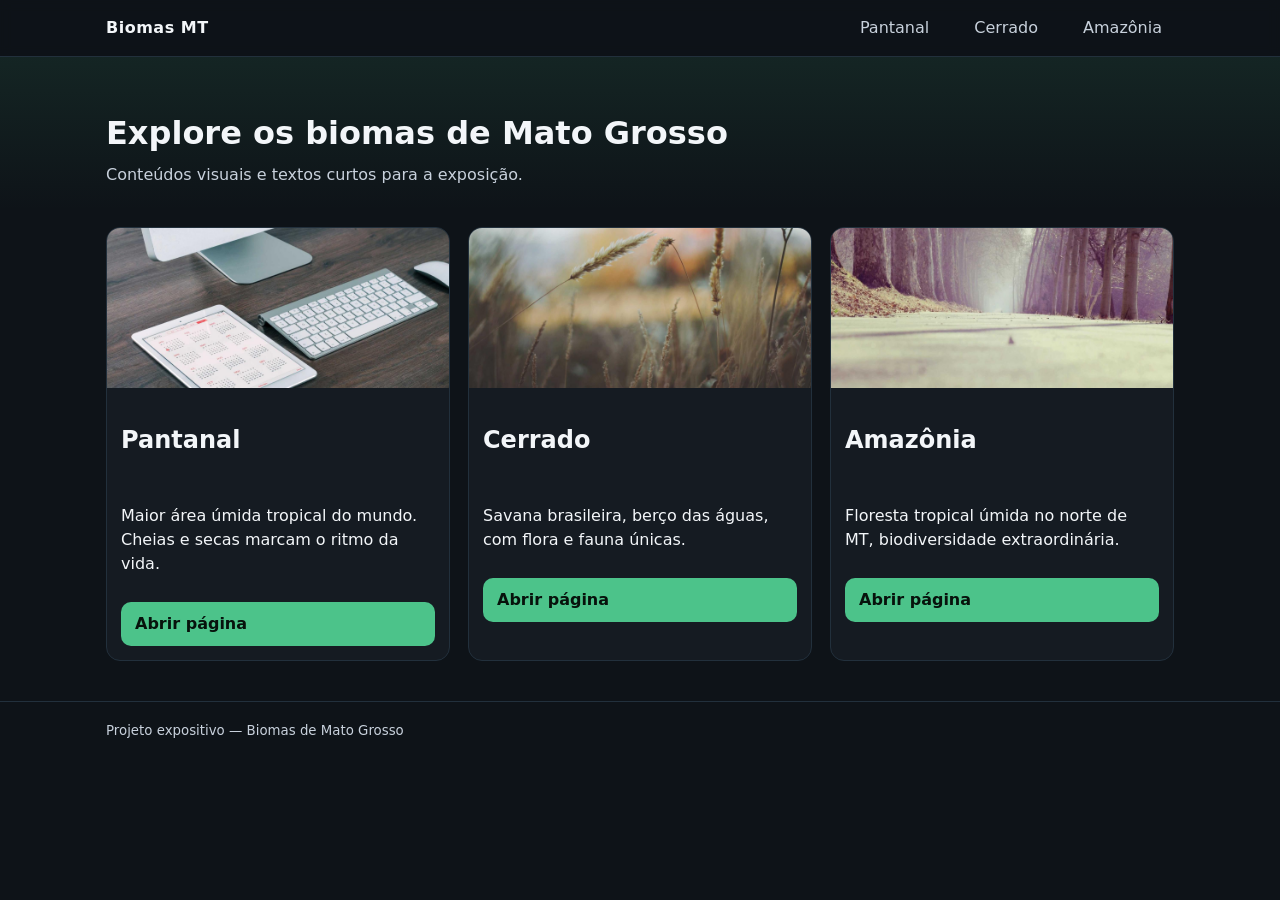
==== index.html @ b215f15a "Site estático: Biomas de Mato Grosso" ====
<!DOCTYPE html>
<html lang="pt-BR">
<head>
  <meta charset="utf-8" />
  <meta name="viewport" content="width=device-width, initial-scale=1" />
  <title>Biomas de Mato Grosso</title>
  <link rel="stylesheet" href="assets/css/style.css" />
</head>
<body>
  <header class="site-header">
    <div class="container header-inner">
      <div class="brand">Biomas MT</div>
      <nav class="nav">
        <a href="pantanal.html">Pantanal</a>
        <a href="cerrado.html">Cerrado</a>
        <a href="amazonia.html">Amazônia</a>
      </nav>
    </div>
  </header>

  <main>
    <section class="hero">
      <div class="container">
        <h1>Explore os biomas de Mato Grosso</h1>
        <p>Conteúdos visuais e textos curtos para a exposição.</p>
      </div>
    </section>

    <section class="container cards">
      <article class="card">
        <img src="assets/images/pantanal/1.jpg" alt="Pantanal" />
        <div class="card-body">
          <h2>Pantanal</h2>
          <p>Maior área úmida tropical do mundo. Cheias e secas marcam o ritmo da vida.</p>
          <a class="button" href="pantanal.html">Abrir página</a>
        </div>
      </article>
      <article class="card">
        <img src="assets/images/cerrado/1.jpg" alt="Cerrado" />
        <div class="card-body">
          <h2>Cerrado</h2>
          <p>Savana brasileira, berço das águas, com flora e fauna únicas.</p>
          <a class="button" href="cerrado.html">Abrir página</a>
        </div>
      </article>
      <article class="card">
        <img src="assets/images/amazonia/1.jpg" alt="Amazônia" />
        <div class="card-body">
          <h2>Amazônia</h2>
          <p>Floresta tropical úmida no norte de MT, biodiversidade extraordinária.</p>
          <a class="button" href="amazonia.html">Abrir página</a>
        </div>
      </article>
    </section>
  </main>

  <footer class="site-footer">
    <div class="container">
      <small>Projeto expositivo — Biomas de Mato Grosso</small>
    </div>
  </footer>
</body>
</html>
---- assets/css/style.css ----
/* Biomas MT — estilo simples para exposição */
:root {
  --bg: #0e1318;
  --text: #f3f6f9;
  --muted: #c8d1dc;
  --primary: #4cc38a;
  --primary-2: #47a87b;
  --card: #151b22;
  --border: #22303c;
}
* { box-sizing: border-box; }
html, body { height: 100%; }
body {
  margin: 0;
  background: var(--bg);
  color: var(--text);
  font-family: system-ui, -apple-system, Segoe UI, Roboto, "Helvetica Neue", Arial, "Noto Sans", "Apple Color Emoji", "Segoe UI Emoji";
  line-height: 1.5;
}
img { display: block; max-width: 100%; }

.container { max-width: 1100px; margin: 0 auto; padding: 16px; }

/* Header */
.site-header { border-bottom: 1px solid var(--border); backdrop-filter: blur(6px); position: sticky; top: 0; z-index: 10; background: rgba(14,19,24,0.75); }
.header-inner { display: flex; align-items: center; justify-content: space-between; }
.brand { font-weight: 700; letter-spacing: 0.5px; }
.brand a { color: var(--text); text-decoration: none; }
.nav a { color: var(--muted); text-decoration: none; margin-left: 16px; padding: 10px 12px; border-radius: 8px; }
.nav a:hover { background: var(--card); color: var(--text); }
.nav a.active { background: var(--primary-2); color: #07120c; }

/* Hero */
.hero { padding: 36px 0 8px; background: linear-gradient(180deg, rgba(76,195,138,0.1), transparent); }
.hero h1 { margin: 0 0 6px; font-size: 32px; }
.hero p { color: var(--muted); margin: 0; }

/* Cards */
.cards { display: grid; grid-template-columns: repeat(auto-fit, minmax(260px, 1fr)); gap: 18px; }
.card { background: var(--card); border: 1px solid var(--border); border-radius: 14px; overflow: hidden; display: flex; flex-direction: column; }
.card img { height: 160px; width: 100%; object-fit: cover; }
.card-body { padding: 14px; display: grid; gap: 10px; }
.button { display: inline-block; background: var(--primary); color: #07120c; padding: 10px 14px; border-radius: 10px; text-decoration: none; font-weight: 600; }
.button:hover { background: var(--primary-2); }

/* Footer */
.site-footer { border-top: 1px solid var(--border); margin-top: 24px; }
.site-footer small { color: var(--muted); }

/* Biome page copy */
.biome-copy { margin-top: 18px; display: grid; gap: 10px; }
.biome-copy h2 { margin: 16px 0 6px; font-size: 22px; }
.biome-copy p, .biome-copy li { color: var(--muted); }
.biome-copy ul { margin: 0; padding-left: 18px; }

/* Carousel */
.carousel { position: relative; margin: 18px 0; border-radius: 16px; overflow: hidden; border: 1px solid var(--border); background: #0b1015; }
.slides { display: flex; transition: transform 480ms ease; width: 100%; }
.slides img { width: 100%; height: 420px; object-fit: cover; flex: 0 0 100%; }
.prev, .next { position: absolute; top: 50%; transform: translateY(-50%); background: rgba(0,0,0,0.4); color: #fff; border: none; font-size: 28px; line-height: 1; padding: 6px 12px; border-radius: 10px; cursor: pointer; }
.prev:hover, .next:hover { background: rgba(0,0,0,0.6); }
.prev { left: 10px; }
.next { right: 10px; }
.dots { position: absolute; bottom: 10px; left: 0; right: 0; display: flex; justify-content: center; gap: 8px; }
.dot { width: 9px; height: 9px; border-radius: 50%; border: 2px solid rgba(255,255,255,0.7); background: transparent; cursor: pointer; padding: 0; }
.dot.active { background: #fff; border-color: #fff; }

@media (max-width: 600px) {
  .slides img { height: 260px; }
  .hero h1 { font-size: 26px; }
}
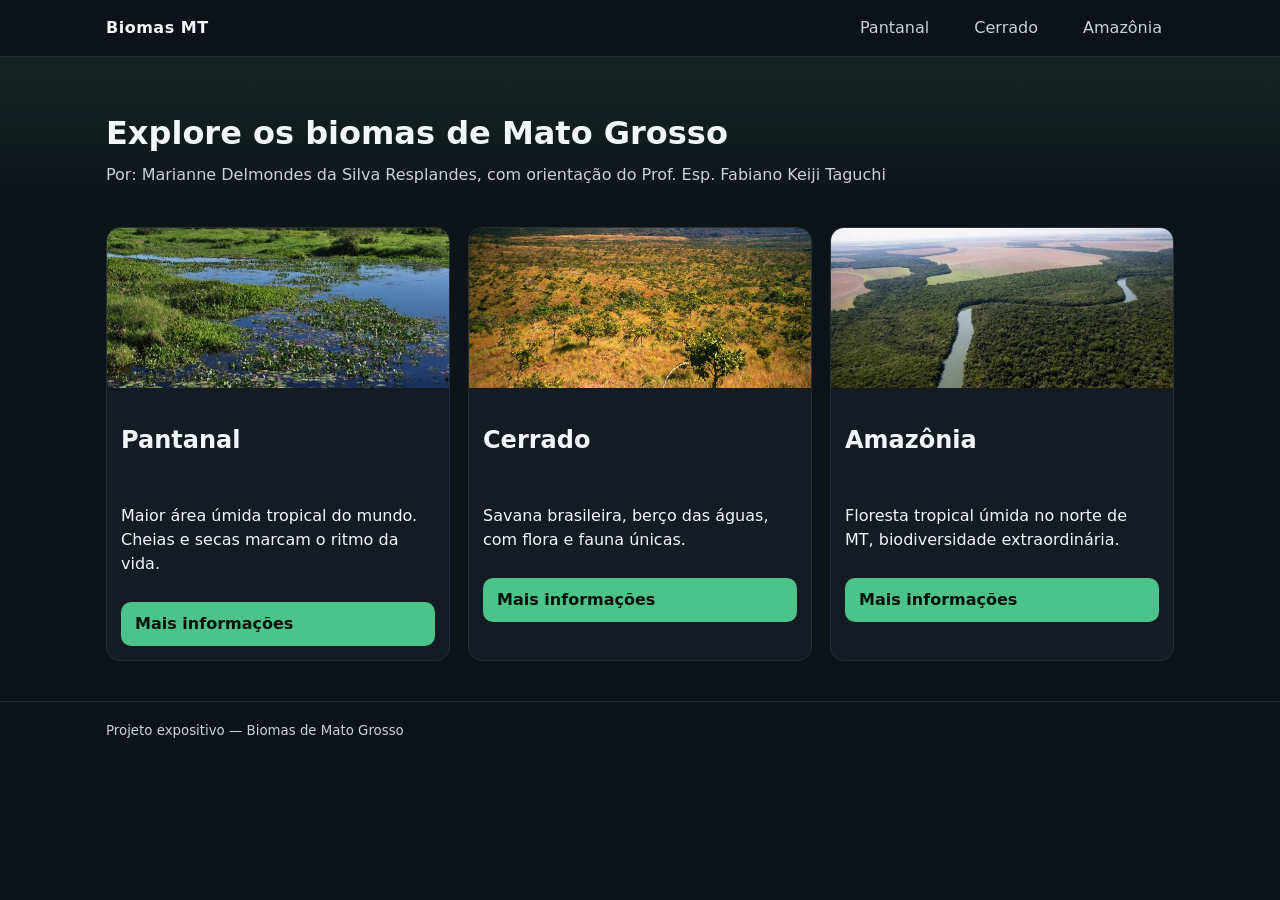
==== commit e9166809: "Atualiza imagens dos carrosséis" ====
--- a/index.html
+++ b/index.html
@@ -22,7 +22,7 @@
     <section class="hero">
       <div class="container">
         <h1>Explore os biomas de Mato Grosso</h1>
-        <p>Conteúdos visuais e textos curtos para a exposição.</p>
+        <p>Por: Marianne Delmondes da Silva Resplandes, com orientação do Prof. Esp. Fabiano Keiji Taguchi</p>
       </div>
     </section>
 
@@ -32,7 +32,7 @@
         <div class="card-body">
           <h2>Pantanal</h2>
           <p>Maior área úmida tropical do mundo. Cheias e secas marcam o ritmo da vida.</p>
-          <a class="button" href="pantanal.html">Abrir página</a>
+          <a class="button" href="pantanal.html">Mais informações</a>
         </div>
       </article>
       <article class="card">
@@ -40,7 +40,7 @@
         <div class="card-body">
           <h2>Cerrado</h2>
           <p>Savana brasileira, berço das águas, com flora e fauna únicas.</p>
-          <a class="button" href="cerrado.html">Abrir página</a>
+          <a class="button" href="cerrado.html">Mais informações</a>
         </div>
       </article>
       <article class="card">
@@ -48,7 +48,7 @@
         <div class="card-body">
           <h2>Amazônia</h2>
           <p>Floresta tropical úmida no norte de MT, biodiversidade extraordinária.</p>
-          <a class="button" href="amazonia.html">Abrir página</a>
+          <a class="button" href="amazonia.html">Mais informações</a>
         </div>
       </article>
     </section>
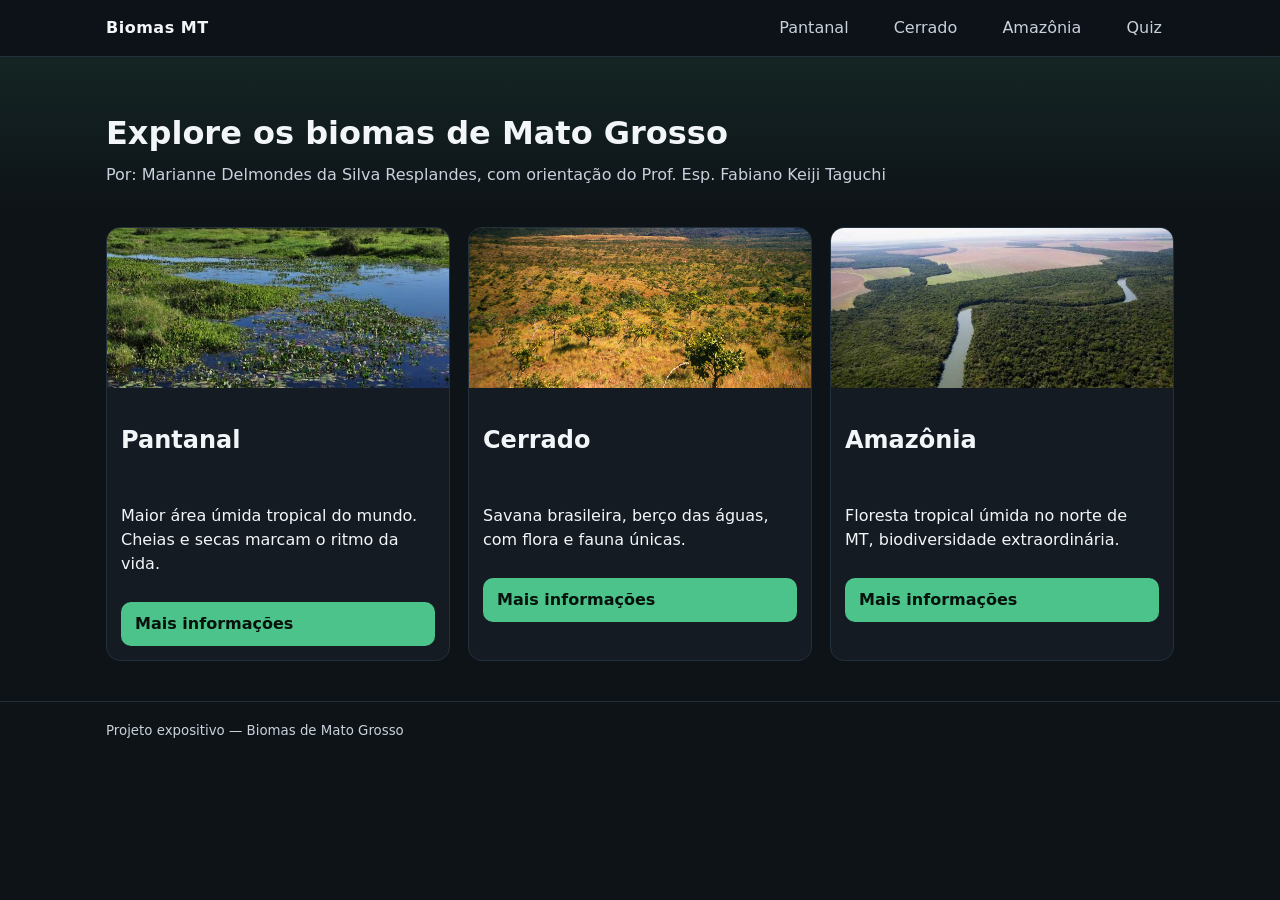
==== commit 8a63c882: "Adiciona Quiz interativo (5 perguntas) e navegação" ====
--- a/index.html
+++ b/index.html
@@ -14,6 +14,7 @@
         <a href="pantanal.html">Pantanal</a>
         <a href="cerrado.html">Cerrado</a>
         <a href="amazonia.html">Amazônia</a>
+        <a href="quiz.html">Quiz</a>
       </nav>
     </div>
   </header>
--- a/assets/css/style.css
+++ b/assets/css/style.css
@@ -7,6 +7,7 @@
   --primary-2: #47a87b;
   --card: #151b22;
   --border: #22303c;
+  --danger: #ef5350;
 }
 * { box-sizing: border-box; }
 html, body { height: 100%; }
@@ -40,7 +41,7 @@
 .card { background: var(--card); border: 1px solid var(--border); border-radius: 14px; overflow: hidden; display: flex; flex-direction: column; }
 .card img { height: 160px; width: 100%; object-fit: cover; }
 .card-body { padding: 14px; display: grid; gap: 10px; }
-.button { display: inline-block; background: var(--primary); color: #07120c; padding: 10px 14px; border-radius: 10px; text-decoration: none; font-weight: 600; }
+.button { display: inline-block; background: var(--primary); color: #07120c; padding: 10px 14px; border-radius: 10px; text-decoration: none; font-weight: 600; border: none; cursor: pointer; }
 .button:hover { background: var(--primary-2); }
 
 /* Footer */
@@ -65,6 +66,26 @@
 .dot { width: 9px; height: 9px; border-radius: 50%; border: 2px solid rgba(255,255,255,0.7); background: transparent; cursor: pointer; padding: 0; }
 .dot.active { background: #fff; border-color: #fff; }
 
+/* Quiz */
+.muted { color: var(--muted); }
+.quiz { margin-top: 18px; }
+.quiz-card { background: var(--card); border: 1px solid var(--border); border-radius: 14px; padding: 16px; }
+.quiz-progress { position: relative; height: 10px; background: #0b1015; border: 1px solid var(--border); border-radius: 999px; margin-bottom: 12px; }
+.quiz-progress-bar { position: absolute; height: 100%; left: 0; top: 0; background: var(--primary); border-radius: 999px; }
+.quiz-progress-text { margin-top: 8px; font-size: 12px; color: var(--muted); }
+.question { margin: 6px 0 10px; font-size: 20px; }
+.options { display: grid; grid-template-columns: repeat(auto-fit, minmax(220px, 1fr)); gap: 10px; margin-bottom: 10px; }
+.option-btn { background: #0b1015; color: var(--text); border: 1px solid var(--border); border-radius: 10px; padding: 10px 12px; text-align: left; cursor: pointer; }
+.option-btn.selected { border-color: var(--primary); box-shadow: 0 0 0 2px rgba(76,195,138,0.25) inset; }
+.option-btn.correct { border-color: var(--primary); background: rgba(76,195,138,0.1); }
+.option-btn.incorrect { border-color: var(--danger); background: rgba(239,83,80,0.1); }
+.quiz-actions { display: flex; gap: 10px; }
+.feedback { margin-top: 8px; }
+.feedback .ok { color: var(--primary); font-weight: 700; }
+.feedback .err { color: var(--danger); font-weight: 700; }
+.result { color: var(--muted); }
+.result-actions { display: flex; gap: 10px; margin-top: 12px; }
+
 @media (max-width: 600px) {
   .slides img { height: 260px; }
   .hero h1 { font-size: 26px; }
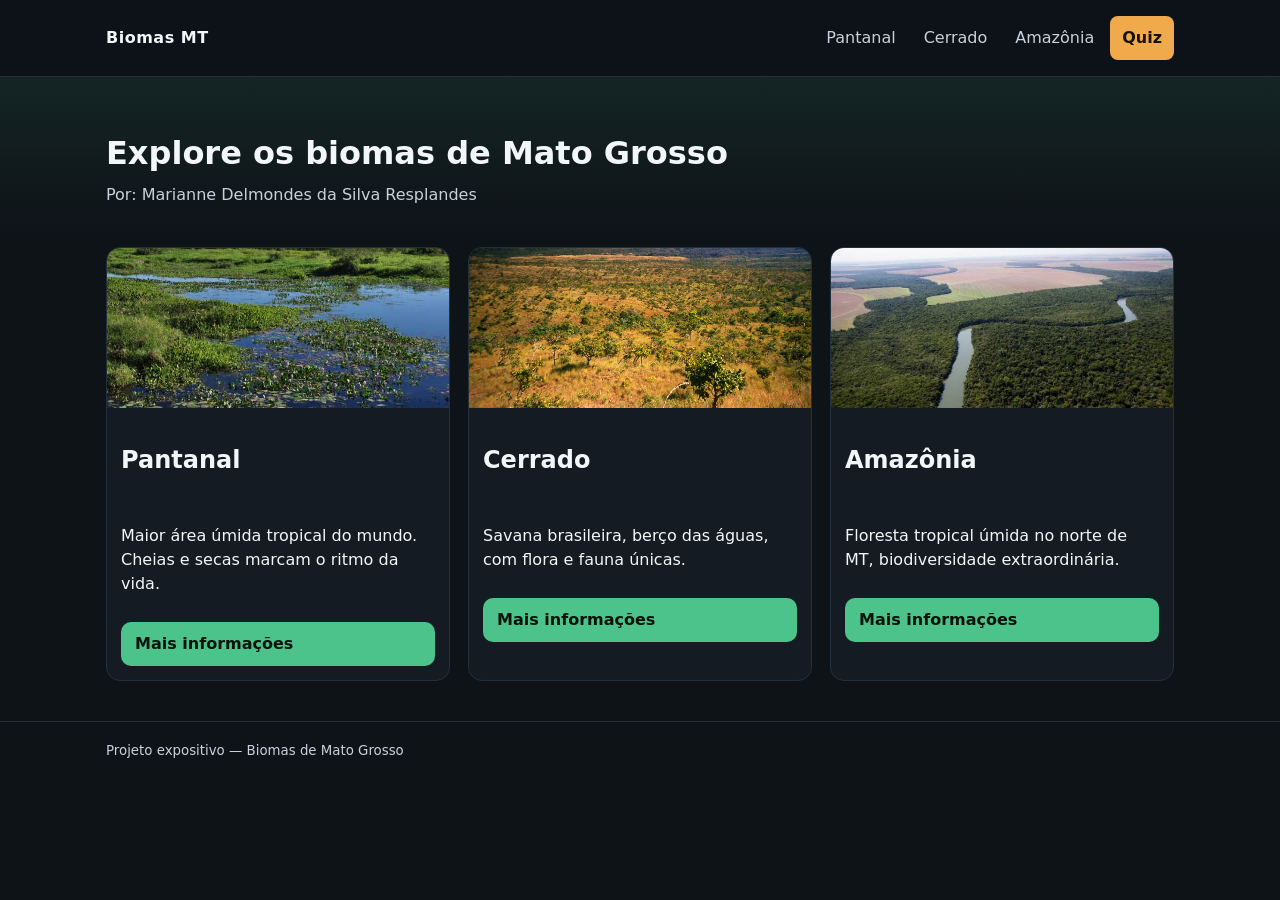
==== commit dbfdb44f: "Home: remove trecho de orientacao e mantem apenas o nome da aluna" ====
--- a/index.html
+++ b/index.html
@@ -23,7 +23,7 @@
     <section class="hero">
       <div class="container">
         <h1>Explore os biomas de Mato Grosso</h1>
-        <p>Por: Marianne Delmondes da Silva Resplandes, com orientação do Prof. Esp. Fabiano Keiji Taguchi</p>
+        <p>Por: Marianne Delmondes da Silva Resplandes</p>
       </div>
     </section>
 
--- a/assets/css/style.css
+++ b/assets/css/style.css
@@ -8,8 +8,11 @@
   --card: #151b22;
   --border: #22303c;
   --danger: #ef5350;
+  --accent: #f0a94b;
+  --accent-2: #e09a34;
 }
 * { box-sizing: border-box; }
+html { -webkit-text-size-adjust: 100%; }
 html, body { height: 100%; }
 body {
   margin: 0;
@@ -24,25 +27,33 @@
 
 /* Header */
 .site-header { border-bottom: 1px solid var(--border); backdrop-filter: blur(6px); position: sticky; top: 0; z-index: 10; background: rgba(14,19,24,0.75); }
-.header-inner { display: flex; align-items: center; justify-content: space-between; }
-.brand { font-weight: 700; letter-spacing: 0.5px; }
+.header-inner { display: flex; align-items: center; justify-content: space-between; gap: 8px; }
+.brand { font-weight: 700; letter-spacing: 0.5px; white-space: nowrap; flex: 0 0 auto; }
 .brand a { color: var(--text); text-decoration: none; }
-.nav a { color: var(--muted); text-decoration: none; margin-left: 16px; padding: 10px 12px; border-radius: 8px; }
+.nav { display: flex; align-items: center; gap: 4px; min-width: 0; }
+.nav a { color: var(--muted); text-decoration: none; padding: 10px 12px; border-radius: 8px; white-space: nowrap; flex: 0 0 auto; }
 .nav a:hover { background: var(--card); color: var(--text); }
 .nav a.active { background: var(--primary-2); color: #07120c; }
+/* Link do Quiz em destaque, com cor própria */
+.nav a[href="quiz.html"] { background: var(--accent); color: #1a1206; font-weight: 600; }
+.nav a[href="quiz.html"]:hover { background: var(--accent-2); color: #1a1206; }
 
 /* Hero */
-.hero { padding: 36px 0 8px; background: linear-gradient(180deg, rgba(76,195,138,0.1), transparent); }
-.hero h1 { margin: 0 0 6px; font-size: 32px; }
+.hero { padding: clamp(24px, 6vw, 36px) 0 8px; background: linear-gradient(180deg, rgba(76,195,138,0.1), transparent); }
+.hero h1 { margin: 0 0 6px; font-size: clamp(24px, 6vw, 32px); }
 .hero p { color: var(--muted); margin: 0; }
 
 /* Cards */
-.cards { display: grid; grid-template-columns: repeat(auto-fit, minmax(260px, 1fr)); gap: 18px; }
+.cards { display: grid; grid-template-columns: repeat(auto-fit, minmax(240px, 1fr)); gap: 18px; }
 .card { background: var(--card); border: 1px solid var(--border); border-radius: 14px; overflow: hidden; display: flex; flex-direction: column; }
 .card img { height: 160px; width: 100%; object-fit: cover; }
 .card-body { padding: 14px; display: grid; gap: 10px; }
 .button { display: inline-block; background: var(--primary); color: #07120c; padding: 10px 14px; border-radius: 10px; text-decoration: none; font-weight: 600; border: none; cursor: pointer; }
 .button:hover { background: var(--primary-2); }
+
+/* Disabled buttons */
+.button:disabled { background: #335c4b; color: #0b1a14; opacity: 0.6; cursor: not-allowed; box-shadow: none; }
+.button:disabled:hover { background: #335c4b; }
 
 /* Footer */
 .site-footer { border-top: 1px solid var(--border); margin-top: 24px; }
@@ -57,13 +68,13 @@
 /* Carousel */
 .carousel { position: relative; margin: 18px 0; border-radius: 16px; overflow: hidden; border: 1px solid var(--border); background: #0b1015; }
 .slides { display: flex; transition: transform 480ms ease; width: 100%; }
-.slides img { width: 100%; height: 420px; object-fit: cover; flex: 0 0 100%; }
-.prev, .next { position: absolute; top: 50%; transform: translateY(-50%); background: rgba(0,0,0,0.4); color: #fff; border: none; font-size: 28px; line-height: 1; padding: 6px 12px; border-radius: 10px; cursor: pointer; }
+.slides img { width: 100%; height: clamp(220px, 48vw, 420px); object-fit: cover; flex: 0 0 100%; }
+.prev, .next { position: absolute; top: 50%; transform: translateY(-50%); background: rgba(0,0,0,0.4); color: #fff; border: none; font-size: 28px; line-height: 1; padding: 8px 14px; border-radius: 10px; cursor: pointer; min-width: 44px; }
 .prev:hover, .next:hover { background: rgba(0,0,0,0.6); }
 .prev { left: 10px; }
 .next { right: 10px; }
-.dots { position: absolute; bottom: 10px; left: 0; right: 0; display: flex; justify-content: center; gap: 8px; }
-.dot { width: 9px; height: 9px; border-radius: 50%; border: 2px solid rgba(255,255,255,0.7); background: transparent; cursor: pointer; padding: 0; }
+.dots { position: absolute; bottom: 10px; left: 0; right: 0; display: flex; justify-content: center; gap: 10px; }
+.dot { width: 10px; height: 10px; border-radius: 50%; border: 2px solid rgba(255,255,255,0.7); background: transparent; cursor: pointer; padding: 0; }
 .dot.active { background: #fff; border-color: #fff; }
 
 /* Quiz */
@@ -73,20 +84,39 @@
 .quiz-progress { position: relative; height: 10px; background: #0b1015; border: 1px solid var(--border); border-radius: 999px; margin-bottom: 12px; }
 .quiz-progress-bar { position: absolute; height: 100%; left: 0; top: 0; background: var(--primary); border-radius: 999px; }
 .quiz-progress-text { margin-top: 8px; font-size: 12px; color: var(--muted); }
-.question { margin: 6px 0 10px; font-size: 20px; }
-.options { display: grid; grid-template-columns: repeat(auto-fit, minmax(220px, 1fr)); gap: 10px; margin-bottom: 10px; }
-.option-btn { background: #0b1015; color: var(--text); border: 1px solid var(--border); border-radius: 10px; padding: 10px 12px; text-align: left; cursor: pointer; }
+.question { margin: 6px 0 10px; font-size: clamp(18px, 4.5vw, 20px); }
+.options { display: grid; grid-template-columns: repeat(auto-fit, minmax(240px, 1fr)); gap: 12px; margin-bottom: 12px; }
+.option-btn { background: #0b1015; color: var(--text); border: 1px solid var(--border); border-radius: 12px; padding: 14px 16px; text-align: left; cursor: pointer; font-size: 1.05rem; min-height: 56px; line-height: 1.4; }
 .option-btn.selected { border-color: var(--primary); box-shadow: 0 0 0 2px rgba(76,195,138,0.25) inset; }
 .option-btn.correct { border-color: var(--primary); background: rgba(76,195,138,0.1); }
 .option-btn.incorrect { border-color: var(--danger); background: rgba(239,83,80,0.1); }
-.quiz-actions { display: flex; gap: 10px; }
+.quiz-actions { display: flex; gap: 10px; flex-wrap: wrap; }
 .feedback { margin-top: 8px; }
 .feedback .ok { color: var(--primary); font-weight: 700; }
 .feedback .err { color: var(--danger); font-weight: 700; }
-.result { color: var(--muted); }
-.result-actions { display: flex; gap: 10px; margin-top: 12px; }
+.result { color: var(--muted); font-size: 1.5rem; }
+.result-pct { font-weight: 800; color: var(--primary); font-size: 1.5rem; padding: 2px 8px; background: rgba(76,195,138,0.12); border-radius: 8px; }
 
-@media (max-width: 600px) {
-  .slides img { height: 260px; }
-  .hero h1 { font-size: 26px; }
+.result-actions { display: flex; gap: 10px; margin-top: 12px; flex-wrap: wrap; }
+
+/* Responsivo */
+@media (max-width: 720px) {
+  /* Cabeçalho: menu com rolagem horizontal, sem estourar a largura */
+  .nav {
+    flex: 1 1 auto;
+    overflow-x: auto;
+    -webkit-overflow-scrolling: touch;
+    scrollbar-width: none;
+    -ms-overflow-style: none;
+  }
+  .nav::-webkit-scrollbar { display: none; }
+  .nav a { padding: 8px 12px; }
+}
+
+@media (max-width: 520px) {
+  .container { padding: 12px; }
+  .quiz-actions, .result-actions { flex-direction: column; }
+  .quiz-actions .button, .result-actions .button { width: 100%; text-align: center; }
+  .result, .result-pct { font-size: 1.2rem; }
+  .quiz-card { padding: 14px; }
 }
